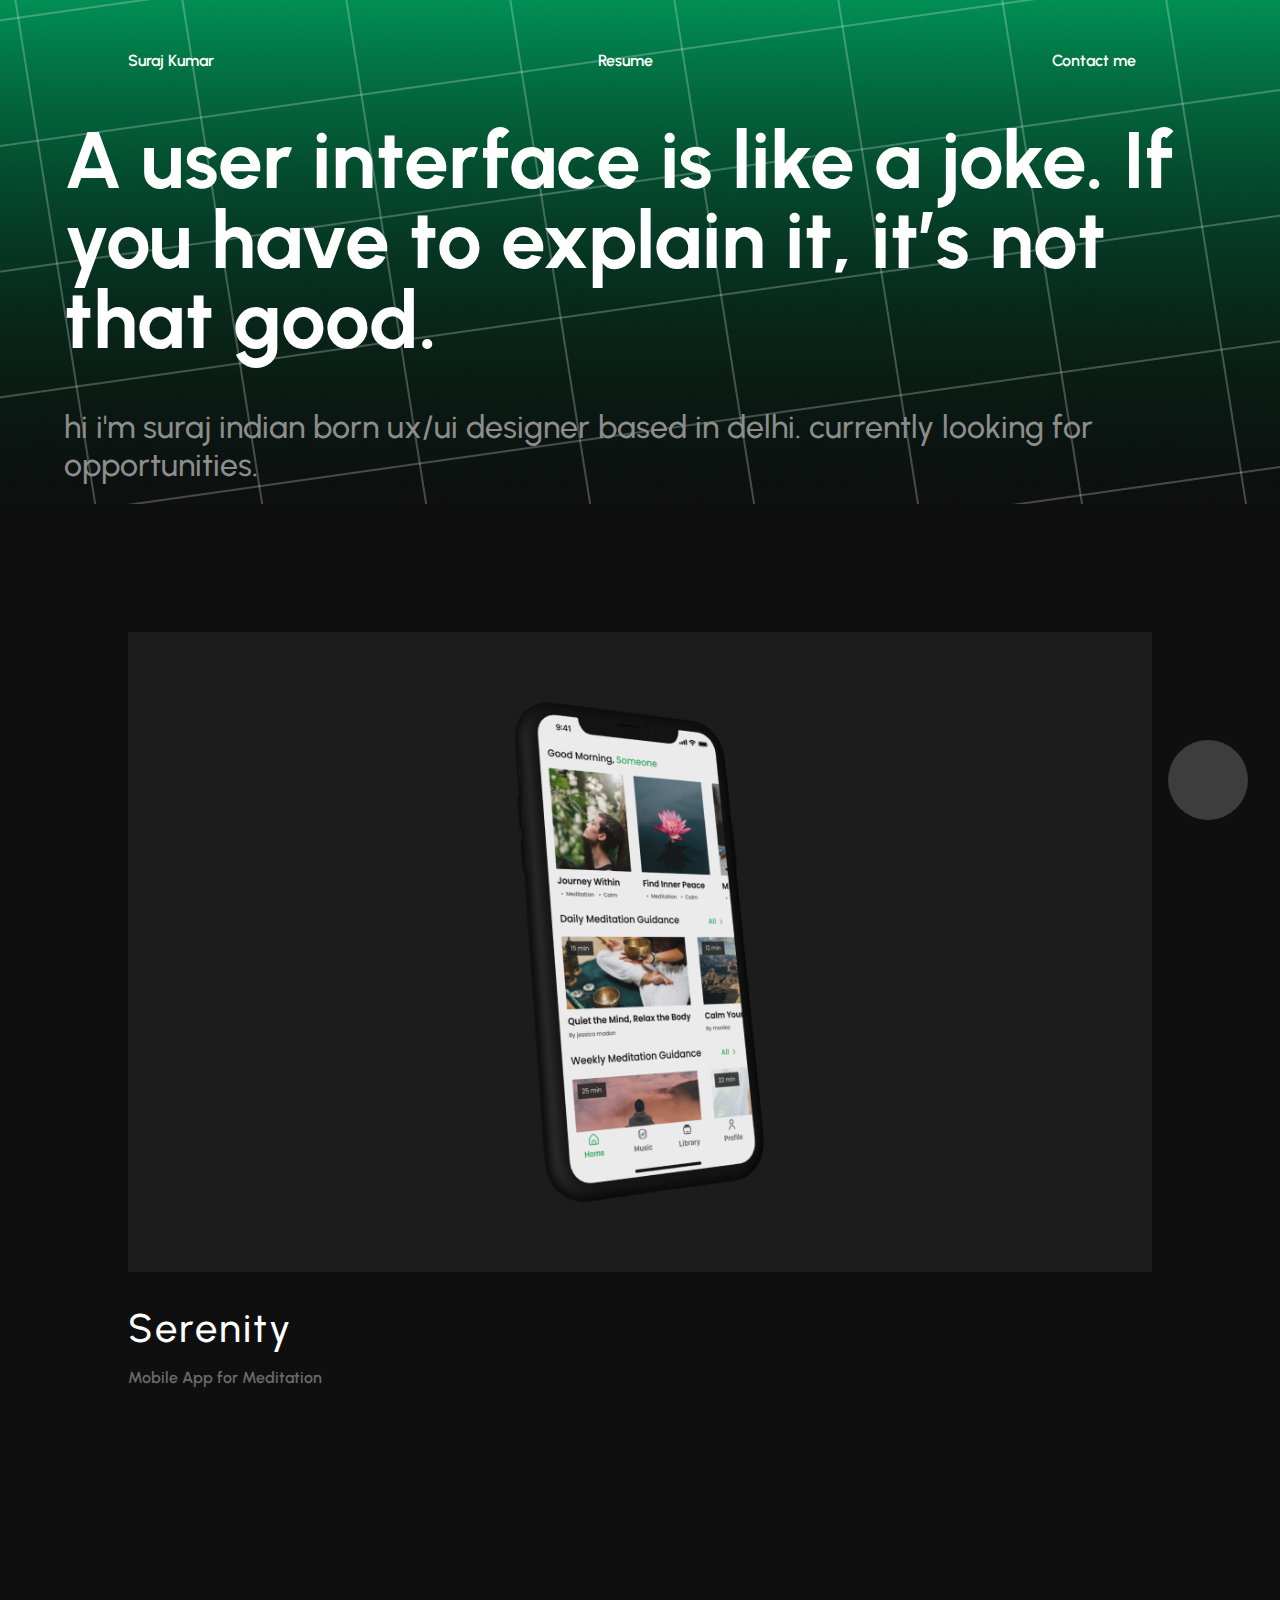
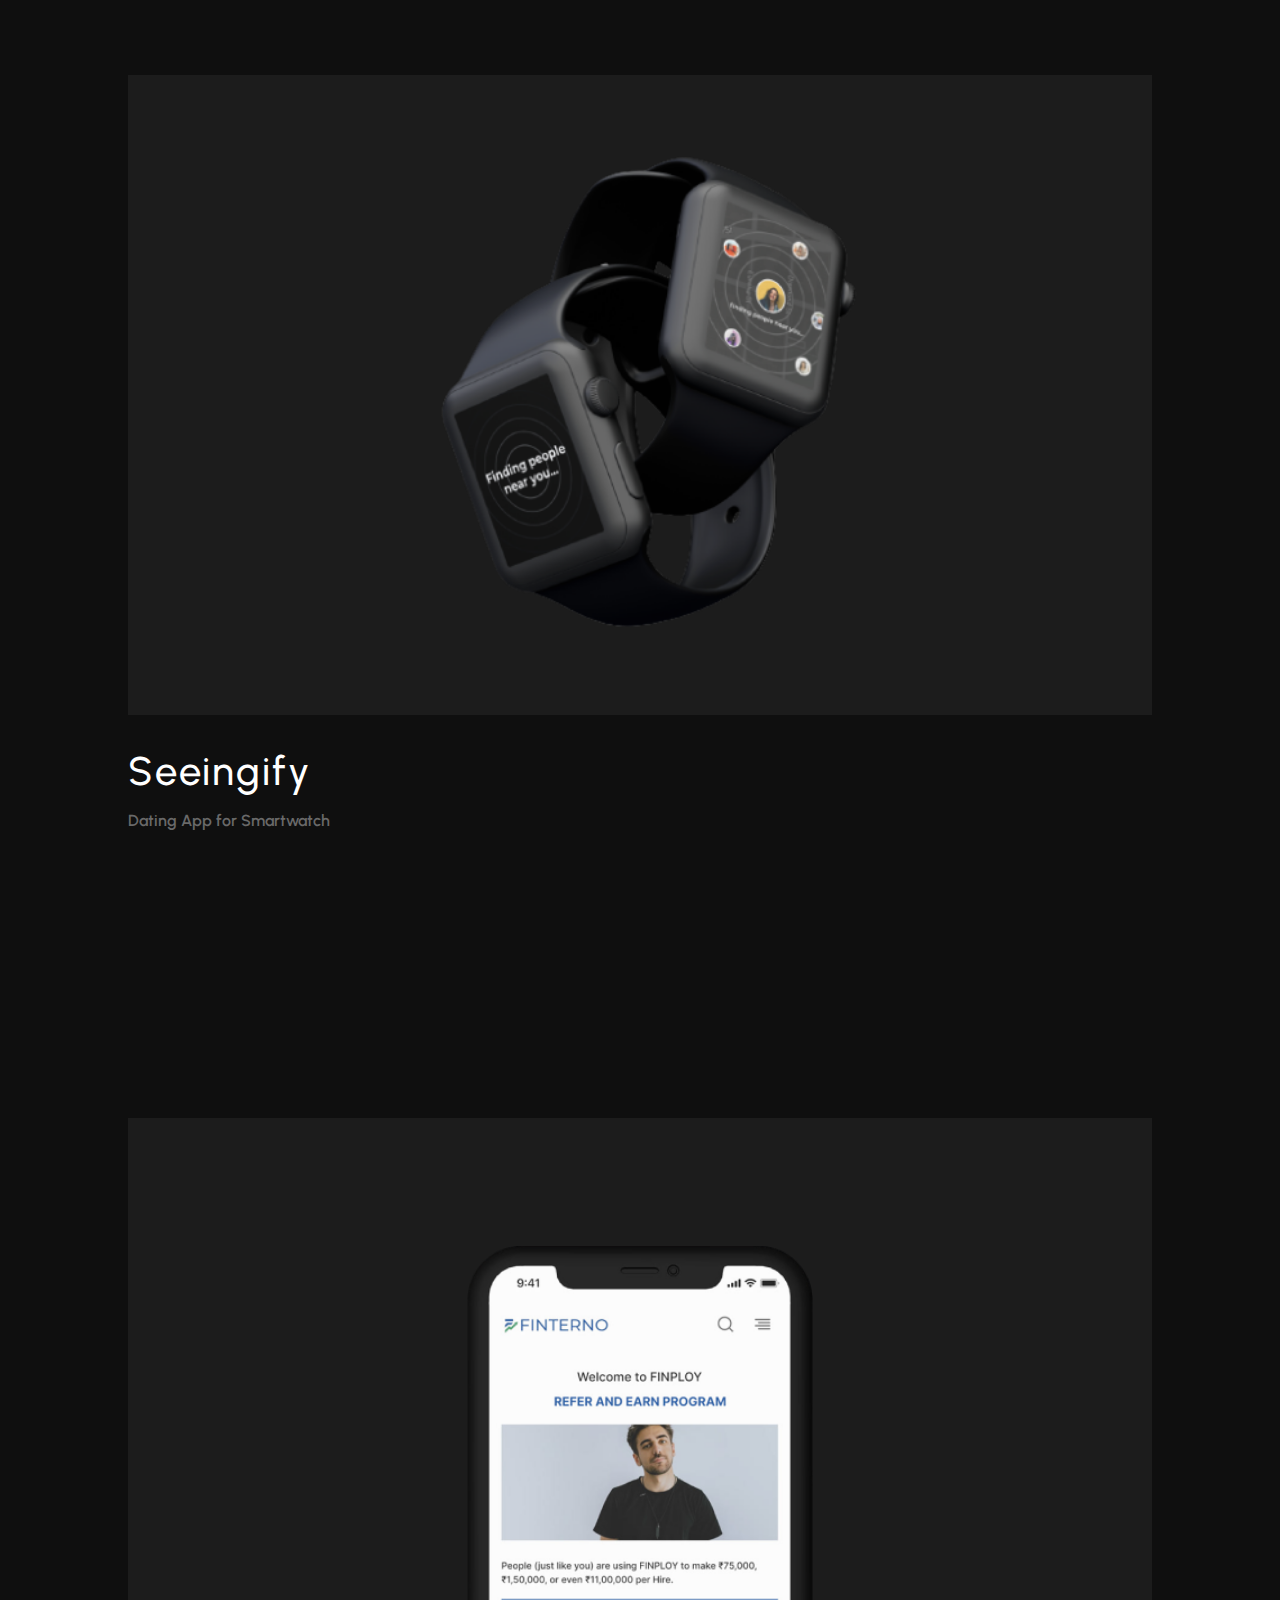
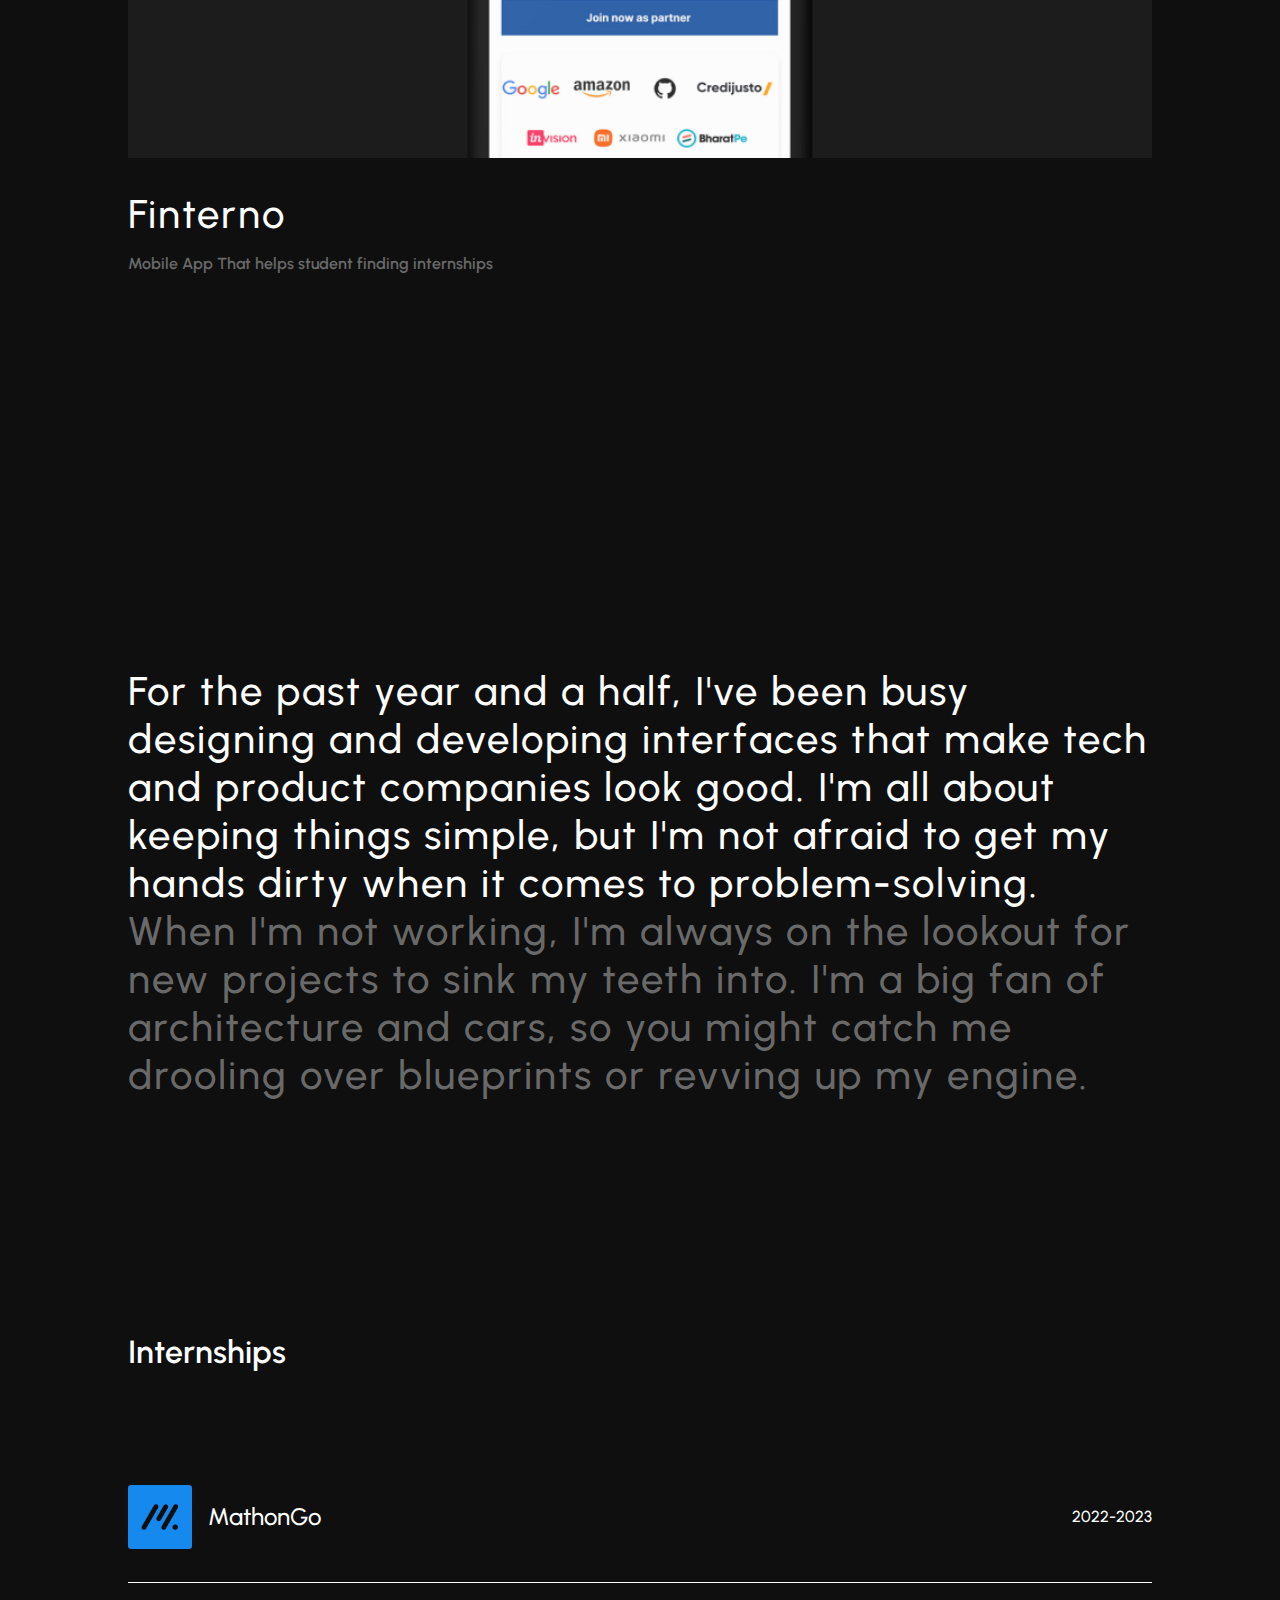
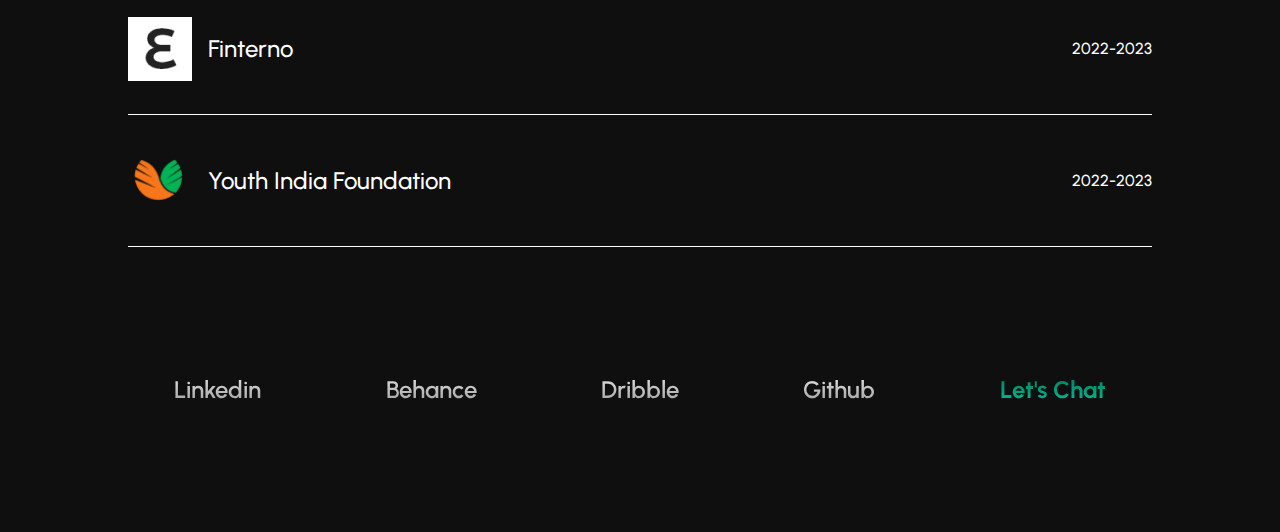
==== index.html @ 3aabffbb "Add files via upload" ====
<html lang="en">
<head>
    <meta charset="UTF-8">
    <meta name="viewport" content="width=device-width, initial-scale=1.0">
    <title>Suraj Kumar</title>

    <!-- favicon -->
    <link rel="icon" type="image/x-icon" href="./Assets/Favicon.svg">

    <!-- css-->
    <link rel="stylesheet" href="style.css">
    
    <!-- Fontawesome -->
    <link rel="stylesheet" href="https://cdnjs.cloudflare.com/ajax/libs/font-awesome/6.4.0/css/all.min.css" integrity="sha512-iecdLmaskl7CVkqkXNQ/ZH/XLlvWZOJyj7Yy7tcenmpD1ypASozpmT/E0iPtmFIB46ZmdtAc9eNBvH0H/ZpiBw==" crossorigin="anonymous" referrerpolicy="no-referrer" />


    <!-- Google fonts -->
    <!-- <link rel="preconnect" href="https://fonts.googleapis.com">
    <link rel="preconnect" href="https://fonts.gstatic.com" crossorigin>
    <link href="https://fonts.googleapis.com/css2?family=Raleway:wght@400;500;600;700;800&display=swap" rel="stylesheet"> -->

    <link rel="preconnect" href="https://fonts.googleapis.com">
    <link rel="preconnect" href="https://fonts.gstatic.com" crossorigin>
    <link href="https://fonts.googleapis.com/css2?family=Urbanist:ital,wght@0,300;0,400;0,500;0,600;0,700;0,800;1,500&display=swap" rel="stylesheet">



</head>
<body>


    <button onclick="topFunction()" id="myBtn" title="Go to top"><i class="fa-solid fa-arrow-up" style="color: #ffffff;"></i></button>                                                                                                      


    <!-- hero -->
    <div class="hero">
        <!-- nav -->
        <nav>
            <div class="nav-text">
                <!-- <h4>Suraj Kumar</h4>
                <h4>Resume</h4>
                <h4>Contact</h4> -->
                <a id="nav-links" href="#main-text">Suraj Kumar</a>
                <button id="two">Resume</button>
                <button id="two">Contact me</button>
            </div>
        </nav>

        <!-- main -->

        <main>
            <div id="main-text" class="main-text">
                <h1>A user interface is like a joke. If you have to explain it, it’s not that good.</h1>
                <span>hi i'm suraj indian born ux/ui designer based in delhi. currently looking for opportunities.</span> 

                <!-- <div class="buttons">
                    <button id="one"  type="submit" class="button">Let's Chat np&v ↗</button>
                    <button id="two" type="submit" class="button">Resume ↗</button>
                </div> -->
            </div>
            
        </main>
    </div>


 


    <!-- projects -->


    <div class="projects">


        <a href="./Serenity/index.html">
        <div class="project-1">
            
                <img src="./Assets/serenity.png" alt="" srcset="">
            </div>
            <div class="projects-text">
                <h3>Serenity</h3>
                <h4>Mobile App for Meditation</h4>
            </div>
        
        </a>    
            
          
    </div>


    <div class="projects">
        <a href="./Seeingify/index.html">
            <div class="project-2">
                <img src="./Assets/Smartwatch.png" alt="" srcset="">
            </div>
            <div class="projects-text">
                <h3>Seeingify</h3>
                <h4>Dating App for Smartwatch</h4>
            </div>
         </a>    
    </div>



    <div class="projects">
        <a href="./Finterno/index.html">
            <div class="project-3">
                <img src="./Assets/Finterno.png" alt="" srcset="">
            </div>
            <div class="projects-text">
                <h3>Finterno</h3>
                <h4>Mobile App That helps student finding internships</h4>
            </div>
        </a>
      
    </div>




    <div class="aboutme">
        <div class="bottom-text">
            <h3>For the past year and a half, I've been busy designing and developing interfaces that make tech and product companies look good. I'm all about keeping things simple, but I'm not afraid to get my hands dirty when it comes to problem-solving. <span id="bottom"> When I'm not working, I'm always on the lookout for new projects to sink my teeth into. I'm a big fan of architecture and cars, so you might catch me drooling over blueprints or revving up my engine.</span></h3>

        </div>
    </div>



    <!-- Internships -->

        <div class="internships">
            <h2>Internships</h2>



            <div class="internships-list">
                <div class="internship-1">
                    <div class="left">
                        <img src="./Assets/internhsip-mathongo.png" alt="" srcset="">
                        <p>MathonGo</p>
                        
                    </div>
                    <div class="right"><p>2022-2023</p></div>
    
                </div>
    
    
                <div class="internship-1">
                    <div class="left">
                        <img src="./Assets/internship-finterno.png" alt="" srcset="">
                        <p>Finterno</p>
                        
                    </div>
                    <div class="right"><p>2022-2023</p></div>
    
                </div>
    
    
                <div class="internship-1">
                    <div class="left">
                        <img src="./Assets/internship-yif.png" alt="" srcset="">
                        <p>Youth India Foundation</p>
                        
                    </div>
                    <div class="right"><p>2022-2023</p></div>
    
                </div>
            </div>
           
        </div>




        <!-- <div class="connectwithme">
            <a href="">LinkedIn</a>
            <a href="">Behance</a>
            <a href="">Github</a>
            <a href="">Let's Chat</a>
        </div>
 -->


        <!-- Socials -->
        <div class="socials">
            <a href="https://www.linkedin.com/in/uxhuddle/">Linkedin</a>
            <a href="https://www.behance.net/uxhuddle">Behance</a>
            <a href="https://dribbble.com/uxhuddle">Dribble</a>
            <a href="https://github.com/suru77">Github</a>
            <a id="chat" href="mailto:surajkumarlap70@gmail.com">Let's Chat</a>
        </div>




        


        <script src="index.js"></script>

</body>
</html>
---- style.css ----
html{
    cursor: url("../Assets/cursor.svg"), auto;
    background-color: #000;
}
*{
    margin: 0%;
    padding: 0%;
    /* font-family: 'Raleway', sans-serif; */
    font-family: 'Urbanist', sans-serif;
    box-sizing: border-box;
}
body{
    background-color: #0F0F0F;
    color: #fff;
}

/* selections */
::-moz-selection { /* Code for Firefox */
    color: #fff;
    background: #007a5e;
  }
  
  ::selection {
    color: #fff;
    background: #007a5e;
  }





/* custom cursor */

/* width */
::-webkit-scrollbar {
    width: 12px;
  }
  
  /* Track */
  ::-webkit-scrollbar-track {
    background: transparent; 
  }
   
  /* Handle */
  ::-webkit-scrollbar-thumb {
    background: #292929; 
    border-radius: 46px;    
  }
  
  /* Handle on hover */
  ::-webkit-scrollbar-thumb:hover {
    background: #7a7a7a; 
  }

  .hero{
    background-image: url('./Assets/Hero-bg1.png') ;
  }




nav{
    width: 100%;
    height: 120px;
    display: flex;
    align-items: center;
}
#nav-links{
    font-size: 1.042vw;
    /* font-size: 1.25rem; */

}
.nav-text{
    width: 65rem;
    margin: auto;
    display: flex;
    align-items: center;
    justify-content: space-between;
}

main{
    width: 100%;
    height: 29.68rem;
    display: flex;
    flex-direction: column;
    align-items: center;
    justify-content: left;
    
}
.buttons{
    display: hidden !important;
    column-gap: 2rem;
}
/* #one{
    width: auto;
    color: #fff;
    background-color: transparent;
    border: none;
    border-radius: 0.75rem;
    padding: 0.5rem 2rem;
    cursor: pointer;
    font-size: 1.25rem;
    font-weight: 600;
    transition: all 0.5s;
  }
  #one:hover{
    background-color: #fff;
    color: #007a5e;
  } */

#two{
    width: 192px;
    color: #fff;
    background-color: transparent;
    border: none;
    border-radius: 0.75rem;
    padding: 1rem 1rem;
    cursor: pointer;
    /* font-size: 1.25rem; */
    font-size: 1.042vw;
    font-weight: 600;
    transition: all 0.5s;
  }
  #two:hover{
    color: #0200E2;
    text-decoration: underline;
  }
.main-text{
    width: 65rem;
    display: flex;
    flex-direction: column;
    row-gap: 3rem;
    justify-content: left;
    align-items: left;
    text-align: left;
}
h1{
    font-size: 4.167vw;
    line-height: 5rem;
    font-weight: 800;
}
h2{
    /* font-size: 4rem; */
    font-size: 3.333vw;
    font-weight: 600;
}
h3{
    font-size: 2.083vw;
    /* font-size: 2.5rem; */
    font-weight: 500;
}
h4{
    color: #696969;
    font-weight: 600;
}
span{
    font-size: 1.667vw;
    font-size: 2rem;
    font-weight: 500;
    color: #cecece;
}



.projects{
    width: 65rem;
    margin: auto;
    padding: 8rem 0rem 0rem 0rem;
    height: max-content;
    display: flex;
    flex-direction: column;
    justify-content: center;
    align-items: left;
}

.projects-text{
    padding: 2rem 0rem;
    display: flex;
    flex-direction: column;
    row-gap: 1rem;
}

.project-1{
    width: 65rem;
    height: 40rem;
    background-color: #1C1C1C;
    display: flex;
    align-items: last center;
    justify-content: center;
    transition-duration: 2s;
}
.project-1 img{
    width: auto;
    height: auto;
    transition: transform 2s;
}
.project-1:hover > img{
    transform: scale(2);
    transform: rotateX(-24deg);
}


.project-2{
    width: 65rem;
    height: 40rem;
    background-color: #1C1C1C;
    display: flex;
    align-items: center;
    justify-content: center;
}

.project-2 img{
    width: auto;
    height: auto;
    transition: transform 2s;
}
.project-2:hover >img {
    transform: scale(1.2);
    transform: rotate(8deg);
}

.project-3{
    width: 65rem;
    height: 40rem;
    background-color: #1C1C1C;
    display: flex;
    align-items: last baseline;
    justify-content: center;
    overflow: hidden;
}


.project-3 img{
    width: auto;
    height: auto;
    transition: transform 2s;
}
.project-3:hover > img{
    transform: scale(1.2);
    /* transform: rotate(-24deg); */
}

.aboutme{
    width: 100%;
    height: max-content;
    display: flex;
    justify-content: center;
    align-items: center;
    cursor: text;
}
.bottom-text{
    display: flex;
    align-items: center;
    justify-content: center;
    width: 65rem;
    height: 40rem;
}

.bottom{
    width: 65rem;
    margin: auto;
}
.internships{
    width: 65rem;
    margin: auto;
    height: 51.625rem;
    display: flex;
    flex-direction: column;
    row-gap: 5rem;
}
.left{
    display: flex;
    column-gap: 1rem;
    align-items: center;
}
.left p{
    /* font-size: 1.5rem; */
    font-size: 1.25vw;
    font-weight: 500;
}
.right p{
    /* font-size: 1.5rem; */
    font-size: 1.25vw;
    font-weight: 500;
}
.internship-1{
    display: flex;
    justify-content: space-between;
    align-items: center;
    width: 65rem;
    height: 8.25rem;
    border-bottom: 1px solid #fff;
}
.internship-2{
    display: flex;
    justify-content: space-between;
    align-items: center;
    width: 65rem;
    height: 8.25rem;
    border-bottom: 1px solid #fff;
}
.internship-3{
    display: flex;
    justify-content: space-between;
    align-items: center;
    width: 65rem;
    height: 8.25rem;
    border-bottom: 1px solid #fff;
}

.connectwithme{
    width: 65rem;
    height: 7.5rem;
    margin: auto;
    display: flex;
    justify-content: space-between;
}
a{
    font-style: none;
    text-decoration: none;
    font-size: 1.042vw;
    /* font-size: 1.25rem; */
    font-weight: 600;
    color: #fff;

}


/* scroll button */

#myBtn {
    width: 5rem;
    height: 5rem;
    display: hidden; /* Hidden by default */
    position: fixed; /* Fixed/sticky position */
    bottom: 5rem; /* Place the button at the bottom of the page */
    right: 15rem; /* Place the button 30px from the right */
    z-index: 99; /* Make sure it does not overlap */
    border: none; /* Remove borders */
    outline: none; /* Remove outline */
    background-color: #3d3d3d; /* Set a background color */
    color: white; /* Text color */
    cursor: pointer; /* Add a mouse pointer on hover */
    padding: 1.5rem; /* Some padding */
    border-radius: 80px; /* Rounded corners */
    font-size: 1.5rem; /* Increase font size */
  }
  
  #myBtn:hover {
    background-color: #555; /* Add a dark-grey background on hover */
  }





  .socials{
    width: 100%;
    display: flex;
    justify-content: center;
    align-items: center;
    gap: 5rem;
    }
    .socials a{
        /* font-size: 1.5rem; */
        font-size: 1.25vw;
        margin-top: 8rem;
        margin-bottom: 10rem;
        text-decoration: none;
        background: -webkit-linear-gradient(#e3e3e3, #9f9f9f);
        -webkit-background-clip: text;
        -webkit-text-fill-color: transparent;
    }
    #chat{
        font-weight: 700;
        background: -webkit-linear-gradient(#007a5e, #00BF93);
        -webkit-background-clip: text;
        -webkit-text-fill-color: transparent;
    }
    .socials a:hover{
        /* font-size: 1.5rem; */
        /* margin-top: auto;
        margin-bottom: auto; */
        transition-duration: s;
        text-decoration: underline;
        background: -webkit-linear-gradient(#9f9f9f, #e3e3e3);
        -webkit-background-clip: text;
        -webkit-text-fill-color: transparent;
    }

    #bottom{
        /* font-size: 2.5rem; */
        font-size: 2.083vw;
        color: #696969;
    }














































    @media only screen and (max-width: 1200px){
        .hero{
            background-image: url('./Assets/Hero-bg1.png') ;
          }
        
        
        nav{
            width: 100%;
            height: 120px;
            display: flex;
            align-items: center;
        }
        #nav-links{
            width: max-content;
            font-size: 1rem;
        
        }
        h1{
            font-size: 3.5rem;
        }
        .nav-text{
            width: 80%;
            margin: 0% 0%;
            padding: 0% 5%;
            display: flex;
            align-items: center;
            justify-content: space-between;
        }
        
        main{
            display: flex;
            width: 100%;
            height: 24rem;
            flex-direction: column;
            align-items: center;
            gap: 1.5rem;
            flex-shrink: 0;
            
        }
        .main-text{
            width: 100%;
            display: flex;
            flex-direction: column;
            row-gap: 3rem;
            justify-content: left;
            align-items: left;
            text-align: left;
        }
    }











      
    @media only screen and (max-width: 1400px) {
        body {
          /* background-color: lightblue; */
        }
        
  .hero{
    background-image: url('./Assets/Hero-bg1.png') ;
  }




nav{
    width: 100%;
    height: 120px;
    display: flex;
    align-items: center;
}
#nav-links{
    width: max-content;
    font-size: 1rem;

}
.nav-text{
    width: 80%;
    margin: auto;
    display: flex;
    align-items: center;
    justify-content: space-between;
}

main{
    display: flex;
    width: 100%;
    height: 24rem;
    flex-direction: column;
    align-items: center;
    gap: 1.5rem;
    flex-shrink: 0;
    
}
.buttons{
    display: hidden !important;
    column-gap: 1rem;
}
/* #one{
    width: auto;
    color: #fff;
    background-color: transparent;
    border: none;
    border-radius: 0.75rem;
    padding: 0.5rem 2rem;
    cursor: pointer;
    font-size: 1.25rem;
    font-weight: 600;
    transition: all 0.5s;
  }
  #one:hover{
    background-color: #fff;
    color: #007a5e;
  } */

#two{
    width: max-content;
    color: #fff;
    background-color: transparent;
    border: none;
    border-radius: 0.75rem;
    padding: 1rem 1rem;
    cursor: pointer;
    font-size: 1rem;
    font-weight: 600;
    transition: all 0.5s;
  }
  #two:hover{
    color: #0200E2;
    text-decoration: underline;
  }
  .main-text{
    width: 100%;
    display: flex;
    flex-direction: column;
    padding: 0% 5%;
    row-gap: 3rem;
    justify-content: left;
    align-items: left;
    text-align: left;
}
h1{
    color: #FFF;
    /* font-family: Raleway; */
    font-size: 5rem;
    font-style: normal;
    font-weight: 700;
    line-height: 5rem; /* 100% */
}
h2{
    font-size: 2rem;
    font-weight: 600;
}
h3{
    color: #FFF;
    /* font-family: Raleway; */
    font-size: 2.5rem;
    font-style: normal;
    font-weight: 500;
    line-height: 3rem; /* 120% */
    letter-spacing: 0.125rem;
}
h4{
    color: #696969;
    font-size: 1rem;
    font-weight: 600;
}
span{
    color: #8D8D8D;
    /* font-family: Raleway; */
    font-size: 2rem;
    font-style: normal;
    font-weight: 500;
    line-height: 2.4rem; /* 120% */
}



.projects{
    width: 100%;
    margin: auto;
    /* padding: 8rem 0rem 0rem 0rem; */
    padding: 10% 10%;
    height: max-content;
    display: flex;
    flex-direction: column;
    justify-content: center;
    align-items: left;
}

.projects-text{
    width: 100%;
    /* margin: 0% 10%; */
    padding: 2rem 0rem;
    display: flex;
    flex-direction: column;
    row-gap: 1rem;
}

.project-1{
    width: 100%;
    height: 40rem;
}
.project-1 img{
    width: auto;
    height: 80%;
    transition: transform 2s;
}
.project-1:hover > img{
    transform: scale(2);
    transform: rotateX(-24deg);
}


.project-2{
    width: 100%;
    height: 40rem;
}

.project-2 img{
    width: auto;
    height: 80%;
    transition: transform 2s;
}
.project-2:hover >img {
    transform: scale(1.2);
    transform: rotate(8deg);
}

.project-3{
    width: 100%;
    height: 40rem;
}


.project-3 img{
    width: auto;
    height: 80%;
    transition: transform 2s;
}
.project-3:hover > img{
    transform: scale(1.2);
    /* transform: rotate(-24deg); */
}

.aboutme{
    width: 100%;
    height: 100%;
    display: flex;
    justify-content: center;
    align-items: center;
    cursor: text;
    padding: 0% 0%;
}
.bottom-text{
    display: flex;
    align-items: center;
    justify-content: center;
    width: 80%;
    height: auto;
}

.bottom{
    width: 80%;
    height: auto;
}
.internships{
    width: 100%;
    margin: auto;
    padding: 0% 10%;
    height: auto;
    display: flex;
    flex-direction: column;
    row-gap: 5rem;
}
.left{
    display: flex;
    column-gap: 1rem;
    align-items: center;
}
.left p{
    font-size: 1.5rem;
    font-weight: 500;
}
.right p{
    width: max-content;
    font-size: 1rem;
    font-weight: 500;
}
.internship-1{
    display: flex;
    width: 100%;
    height: 8.25rem;
    justify-content: space-between;
    align-items: center;
}
.internship-2{
    display: flex;
    width: 100%;
    height: 8.25rem;
    justify-content: space-between;
    align-items: center;
}
.internship-3{
    display: flex;
    width: 100%;
    height: 8.25rem;
    justify-content: space-between;
    align-items: center;
}

.connectwithme{
    width: 22rem;
    height: 7.5rem;
    margin: auto;
    display: flex;
    justify-content: space-between;
}
a{
    font-style: none;
    text-decoration: none;
    font-size: 1.042vw;
    /* font-size: 1.25rem; */
    font-weight: 600;
    color: #fff;

}


/* scroll button */

#myBtn {
    width: 5rem;
    height: 5rem;
    display: hidden; /* Hidden by default */
    position: fixed; /* Fixed/sticky position */
    bottom: 5rem; /* Place the button at the bottom of the page */
    right: 2rem; /* Place the button 30px from the right */
    z-index: 99; /* Make sure it does not overlap */
    border: none; /* Remove borders */
    outline: none; /* Remove outline */
    background-color: #3d3d3d; /* Set a background color */
    color: white; /* Text color */
    cursor: pointer; /* Add a mouse pointer on hover */
    padding: 1.5rem; /* Some padding */
    border-radius: 80px; /* Rounded corners */
    font-size: 1.5rem; /* Increase font size */
  }
  
  #myBtn:hover {
    background-color: #555; /* Add a dark-grey background on hover */
  }





  .socials{
    width: 100%;
    display: flex;
    height: auto;
    padding: 10% 10% ;
    flex-direction: row;
    justify-content: space-around;
    align-items: center;
    gap: 2rem;
    }
    .socials a{
        font-size: 1.5rem;
        margin-top: 0rem;
        margin-bottom: 0rem;
        text-decoration: none;
        background: -webkit-linear-gradient(#e3e3e3, #9f9f9f);
        -webkit-background-clip: text;
        -webkit-text-fill-color: transparent;
    }
    #chat{
        font-weight: 700;
        background: -webkit-linear-gradient(#007a5e, #00BF93);
        -webkit-background-clip: text;
        -webkit-text-fill-color: transparent;
    }
    .socials a:hover{
        /* font-size: 1.5rem; */
        /* margin-top: auto;
        margin-bottom: auto; */
        transition-duration: s;
        text-decoration: underline;
        background: -webkit-linear-gradient(#9f9f9f, #e3e3e3);
        -webkit-background-clip: text;
        -webkit-text-fill-color: transparent;
    }

    #bottom{
        color: #696969;
        /* font-family: Raleway; */
        font-size: 2.5rem;
        font-style: normal;
        font-weight: 500;
        line-height: 3rem; /* 120% */
        letter-spacing: 0.125rem;
        
    }






      }




























      




      @media only screen and (max-width: 600px) {
        body {
          /* background-color: lightblue; */
        }
      
        
  .hero{
    height: 30rem;
    background-image: url('./Assets/Hero-bg-mobile.png') ;
  }




nav{
    width: 100%;
    height: 120px;
    display: flex;
    padding: 0% 10%;
    align-items: center;
}
#nav-links{
    width: max-content;
    font-size: 1rem;

}
.nav-text{
    width: 100%;
    margin: auto;
    display: flex;
    align-items: center;
    justify-content: space-between;
}

main{
    display: flex;
    width: 100%;
    height: auto;
    flex-direction: column;
    align-items: center;
    gap: 1.5rem;
    flex-shrink: 0;
    
}
.buttons{
    display: hidden !important;
    column-gap: 1rem;
}
/* #one{
    width: auto;
    color: #fff;
    background-color: transparent;
    border: none;
    border-radius: 0.75rem;
    padding: 0.5rem 2rem;
    cursor: pointer;
    font-size: 1.25rem;
    font-weight: 600;
    transition: all 0.5s;
  }
  #one:hover{
    background-color: #fff;
    color: #007a5e;
  } */

#two{
    width: max-content;
    color: #fff;
    background-color: transparent;
    border: none;
    border-radius: 0.75rem;
    padding: 1rem 1rem;
    cursor: pointer;
    font-size: 1rem;
    font-weight: 600;
    transition: all 0.5s;
  }
  #two:hover{
    color: #0200E2;
    text-decoration: underline;
  }
.main-text{
    width: 100%;
    display: flex;
    flex-direction: column;
    row-gap: 1rem;
    justify-content: left;
    align-items: left;
    text-align: left;
}
h1{
    color: #fff;
    /* font-family: Raleway; */
    font-size: 2.5rem;
    font-style: normal;
    font-weight: 700;
    line-height: 2.5rem; /* 100% */
}
h2{
    font-size: 2rem;
    font-weight: 600;
}
h3{
    font-size: 1.5rem;
    font-weight: 500;
}
h4{
    color: #696969;
    font-size: 1rem;
    font-weight: 600;
}
span{
    color: #8D8D8D;
    /* font-family: Raleway; */
    font-size: 1rem;
    font-style: normal;
    font-weight: 500;
    line-height: 1.5rem; /* 150% */
}



.projects{
    width: 100%;
    margin: auto;
    padding: 8rem 0rem 0rem 0rem;
    height: max-content;
    display: flex;
    flex-direction: column;
    justify-content: center;
    align-items: left;
}

.projects-text{
    width: 80%;
    margin: 0% 10%;
    padding: 2rem 0rem;
    display: flex;
    flex-direction: column;
    row-gap: 1rem;
}

.project-1{
    width: 80%;
    margin: 0% 10%;
    height: 18.625rem;
    flex-shrink: 0;
}
.project-1 img{
    width: auto;
    height: 80%;
    transition: transform 2s;
}
.project-1:hover > img{
    transform: scale(2);
    transform: rotateX(-24deg);
}


.project-2{
    width: 80%;
    margin: 0% 10%;
    height: 18.625rem;
    flex-shrink: 0;
}

.project-2 img{
    width: auto;
    height: 80%;
    transition: transform 2s;
}
.project-2:hover >img {
    transform: scale(1.2);
    transform: rotate(8deg);
}

.project-3{
    width: 80%;
    margin: 0% 10%;
    height: 18.625rem;
    flex-shrink: 0;
}


.project-3 img{
    width: auto;
    height: 80%;
    transition: transform 2s;
}
.project-3:hover > img{
    transform: scale(1.2);
    /* transform: rotate(-24deg); */
}

.aboutme{
    width: 100%;
    height: 100%;
    display: flex;
    margin: 20% 0%;
    justify-content: center;
    align-items: center;
    cursor: text;
}
.bottom-text{
    display: flex;
    align-items: center;
    justify-content: center;
    width: 22rem;
    height: auto;
}

.bottom{
    width: 22rem;
    margin: auto;
}
.internships{
    width: 100%;
    margin: 20% 0%;
    padding: 0% 5%;
    height: auto;
    display: flex;
    flex-direction: column;
    row-gap: 5rem;
}
.left{
    display: flex;
    column-gap: 1rem;
    align-items: center;
}
.left p{
    font-size: 1.5rem;
    font-weight: 500;
}
.right p{
    width: max-content;
    font-size: 1rem;
    font-weight: 500;
}
.internship-1{
    display: flex;
    width: 22.0625rem;
    height: 8.25rem;
    justify-content: space-between;
    align-items: center;
}
.internship-2{
    display: flex;
    width: 22.0625rem;
    height: 8.25rem;
    justify-content: space-between;
    align-items: center;
}
.internship-3{
    display: flex;
    width: 22.0625rem;
    height: 8.25rem;
    justify-content: space-between;
    align-items: center;
}

.connectwithme{
    width: 22rem;
    height: 7.5rem;
    margin: auto;
    display: flex;
    justify-content: space-between;
}
a{
    font-style: none;
    text-decoration: none;
    font-size: 1.042vw;
    /* font-size: 1.25rem; */
    font-weight: 600;
    color: #fff;

}


/* scroll button */

#myBtn {
    width: 5rem;
    height: 5rem;
    display: hidden; /* Hidden by default */
    position: fixed; /* Fixed/sticky position */
    bottom: 5rem; /* Place the button at the bottom of the page */
    right: 2rem; /* Place the button 30px from the right */
    z-index: 99; /* Make sure it does not overlap */
    border: none; /* Remove borders */
    outline: none; /* Remove outline */
    background-color: #3d3d3d; /* Set a background color */
    color: white; /* Text color */
    cursor: pointer; /* Add a mouse pointer on hover */
    padding: 1.5rem; /* Some padding */
    border-radius: 80px; /* Rounded corners */
    font-size: 1.5rem; /* Increase font size */
  }
  
  #myBtn:hover {
    background-color: #555; /* Add a dark-grey background on hover */
  }





  .socials{
    width: 100%;
    display: flex;
    height: auto;
    padding: 10% 10% ;
    flex-direction: column;
    justify-content: flex-start;
    align-items: flex-start;
    gap: 2rem;
    }
    .socials a{
        font-size: 1.5rem;
        margin-top: 0rem;
        margin-bottom: 0rem;
        text-decoration: none;
        background: -webkit-linear-gradient(#e3e3e3, #9f9f9f);
        -webkit-background-clip: text;
        -webkit-text-fill-color: transparent;
    }
    #chat{
        font-weight: 700;
        background: -webkit-linear-gradient(#007a5e, #00BF93);
        -webkit-background-clip: text;
        -webkit-text-fill-color: transparent;
    }
    .socials a:hover{
        /* font-size: 1.5rem; */
        /* margin-top: auto;
        margin-bottom: auto; */
        transition-duration: s;
        text-decoration: underline;
        background: -webkit-linear-gradient(#9f9f9f, #e3e3e3);
        -webkit-background-clip: text;
        -webkit-text-fill-color: transparent;
    }

    #bottom{
        font-size: 1.5rem;
        color: #696969;
    }






      }
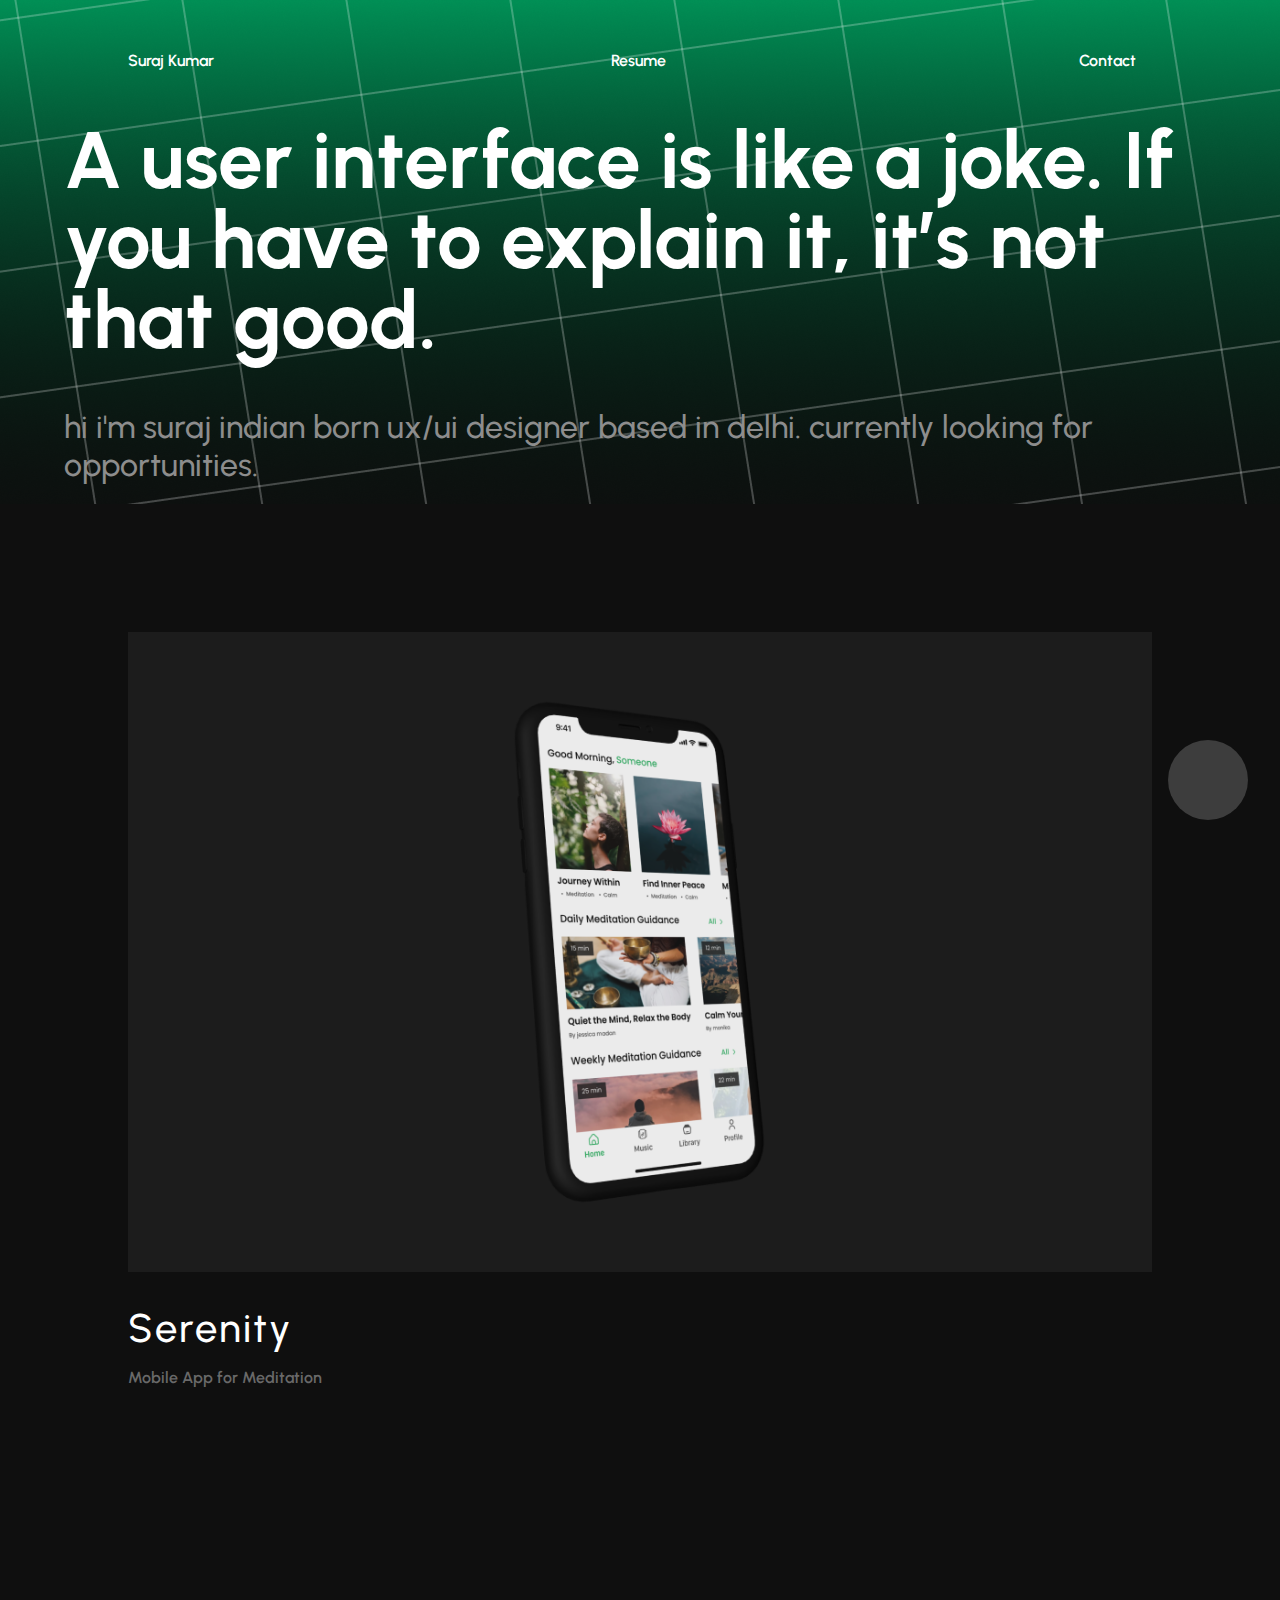
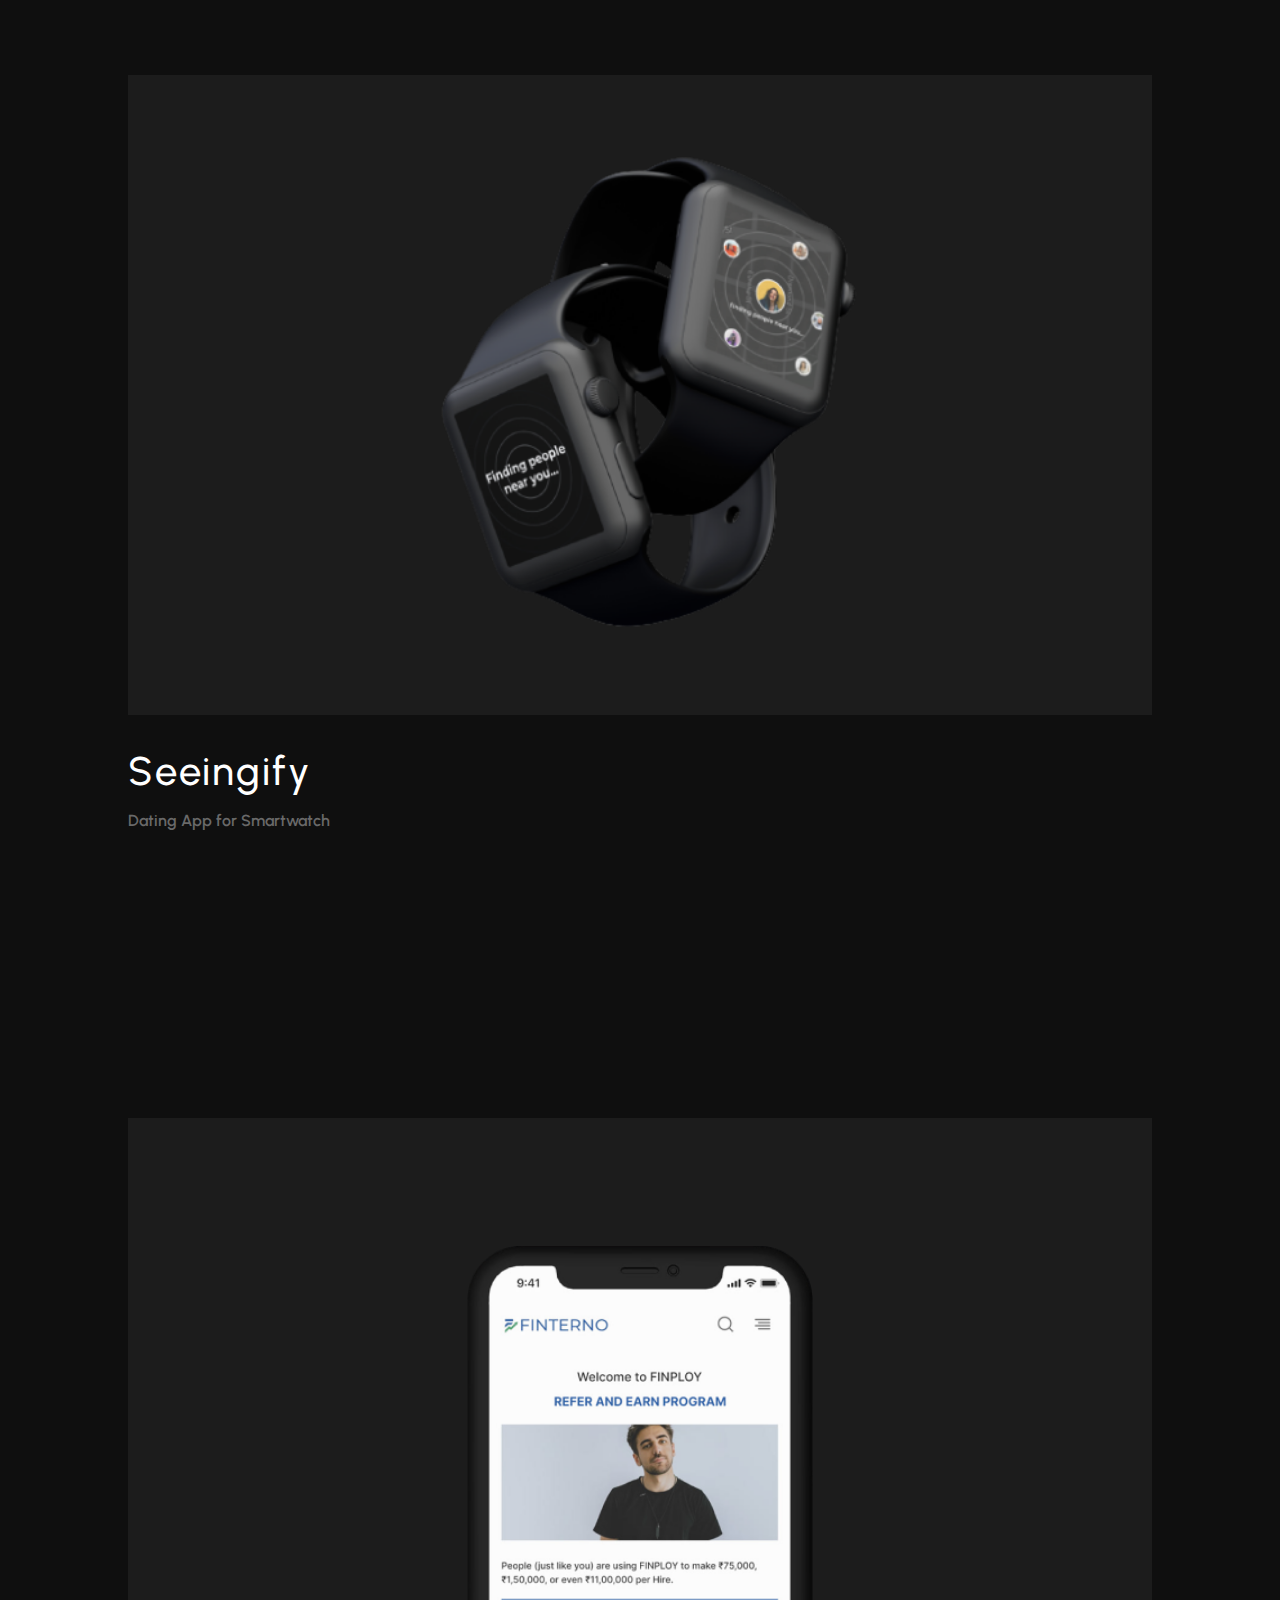
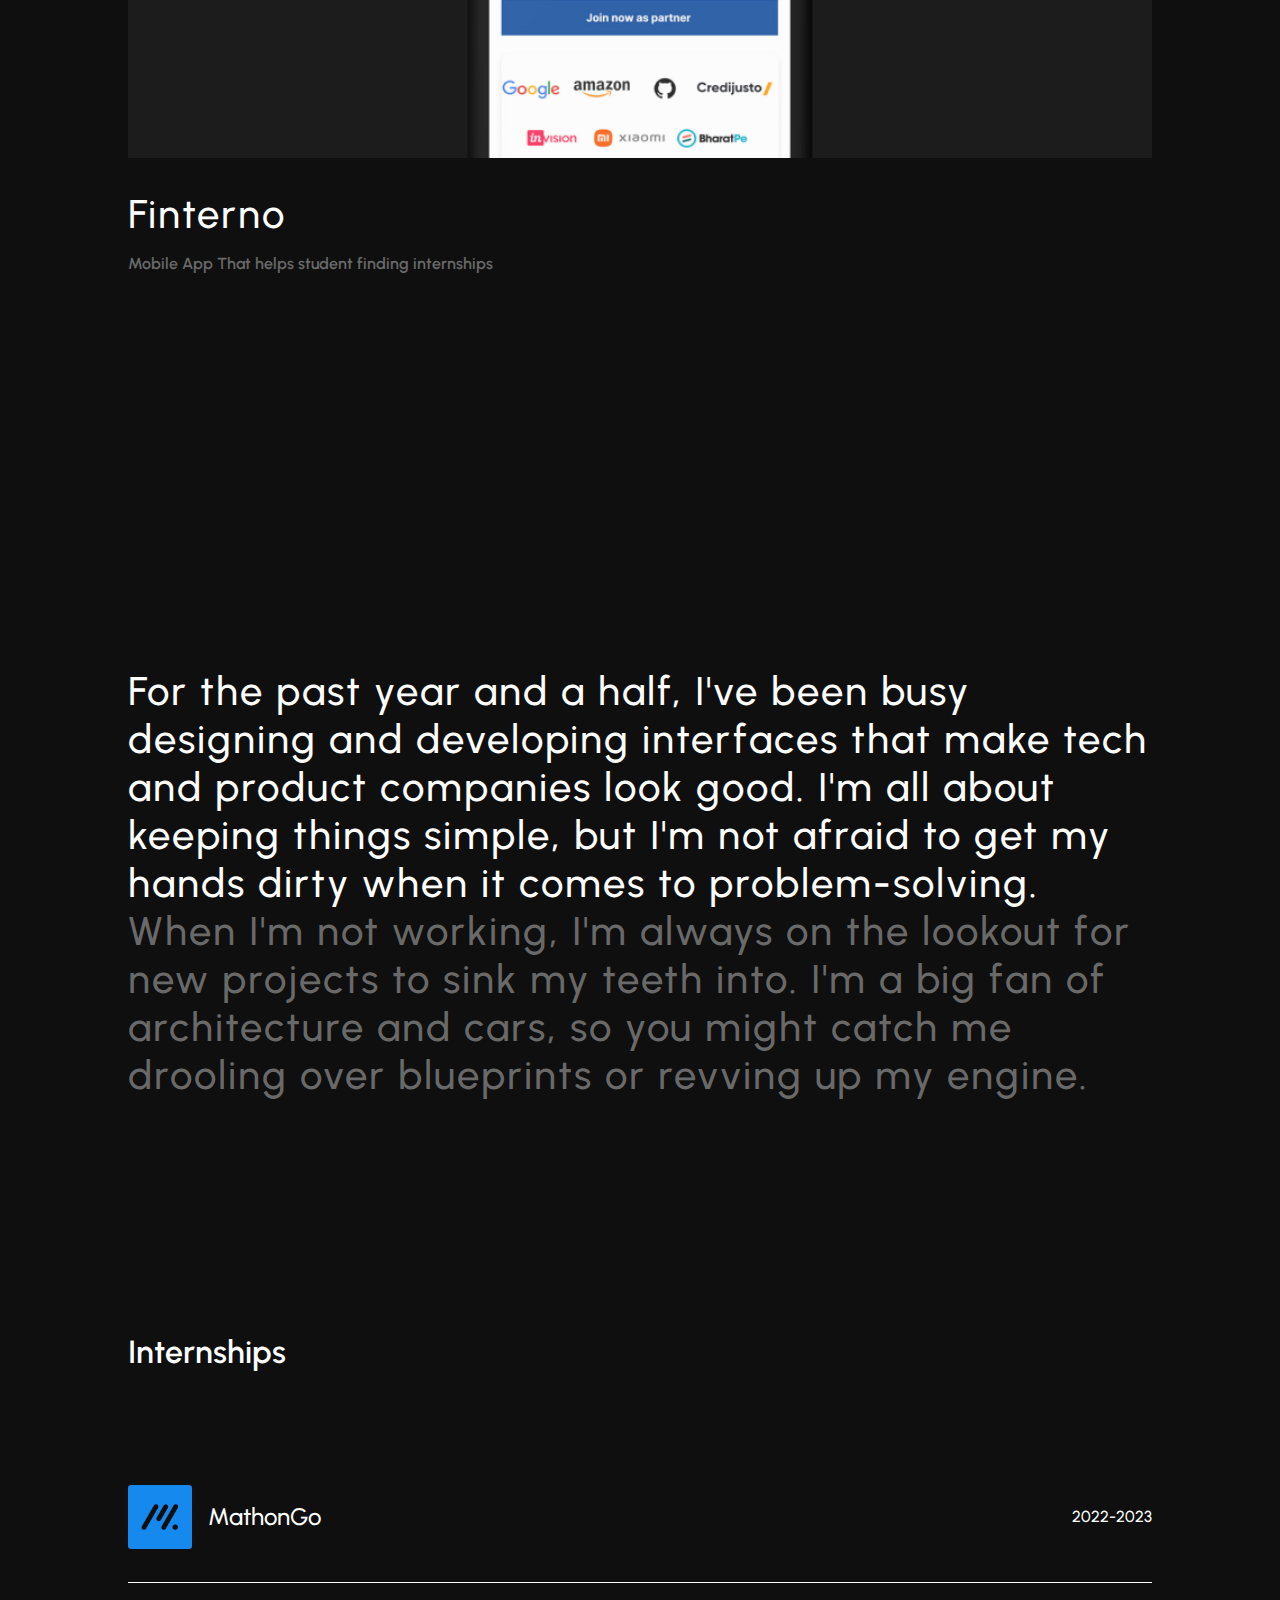
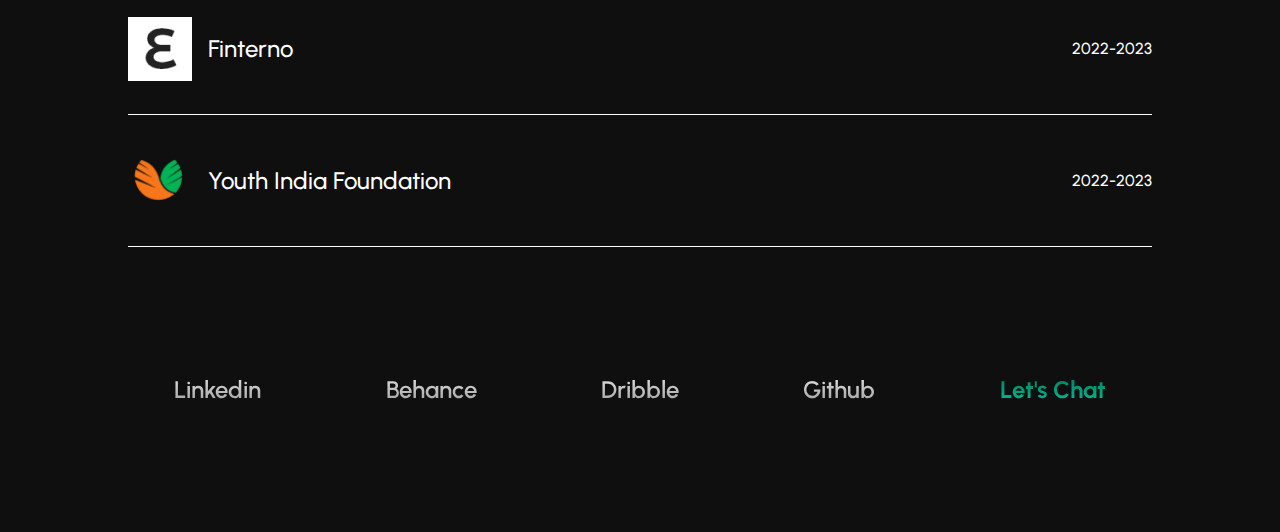
==== commit 0f76365f: "Update index.html" ====
--- a/index.html
+++ b/index.html
@@ -42,7 +42,7 @@
                 <h4>Contact</h4> -->
                 <a id="nav-links" href="#main-text">Suraj Kumar</a>
                 <button id="two">Resume</button>
-                <button id="two">Contact me</button>
+                <button id="two">Contact</button>
             </div>
         </nav>
 
@@ -200,4 +200,4 @@
         <script src="index.js"></script>
 
 </body>
-</html>+</html>
--- a/style.css
+++ b/style.css
@@ -908,12 +908,13 @@
     width: 100%;
     height: 120px;
     display: flex;
-    padding: 0% 10%;
+    padding: 0% 5%;
     align-items: center;
 }
 #nav-links{
     width: max-content;
-    font-size: 1rem;
+    font-size: 0.8rem;
+    width: max-content;
 
 }
 .nav-text{
@@ -956,7 +957,7 @@
   } */
 
 #two{
-    width: max-content;
+    width: min-content;
     color: #fff;
     background-color: transparent;
     border: none;
@@ -994,7 +995,9 @@
 }
 h3{
     font-size: 1.5rem;
+    line-height: 2rem;
     font-weight: 500;
+
 }
 h4{
     color: #696969;
@@ -1097,13 +1100,13 @@
     display: flex;
     align-items: center;
     justify-content: center;
-    width: 22rem;
+    width: 100%;
     height: auto;
 }
 
 .bottom{
-    width: 22rem;
-    margin: auto;
+    width: 100%;
+    margin: 0% 0%;
 }
 .internships{
     width: 100%;
@@ -1234,6 +1237,7 @@
 
     #bottom{
         font-size: 1.5rem;
+        line-height: 2rem;
         color: #696969;
     }
 
@@ -1242,4 +1246,4 @@
 
 
 
-      }+      }
